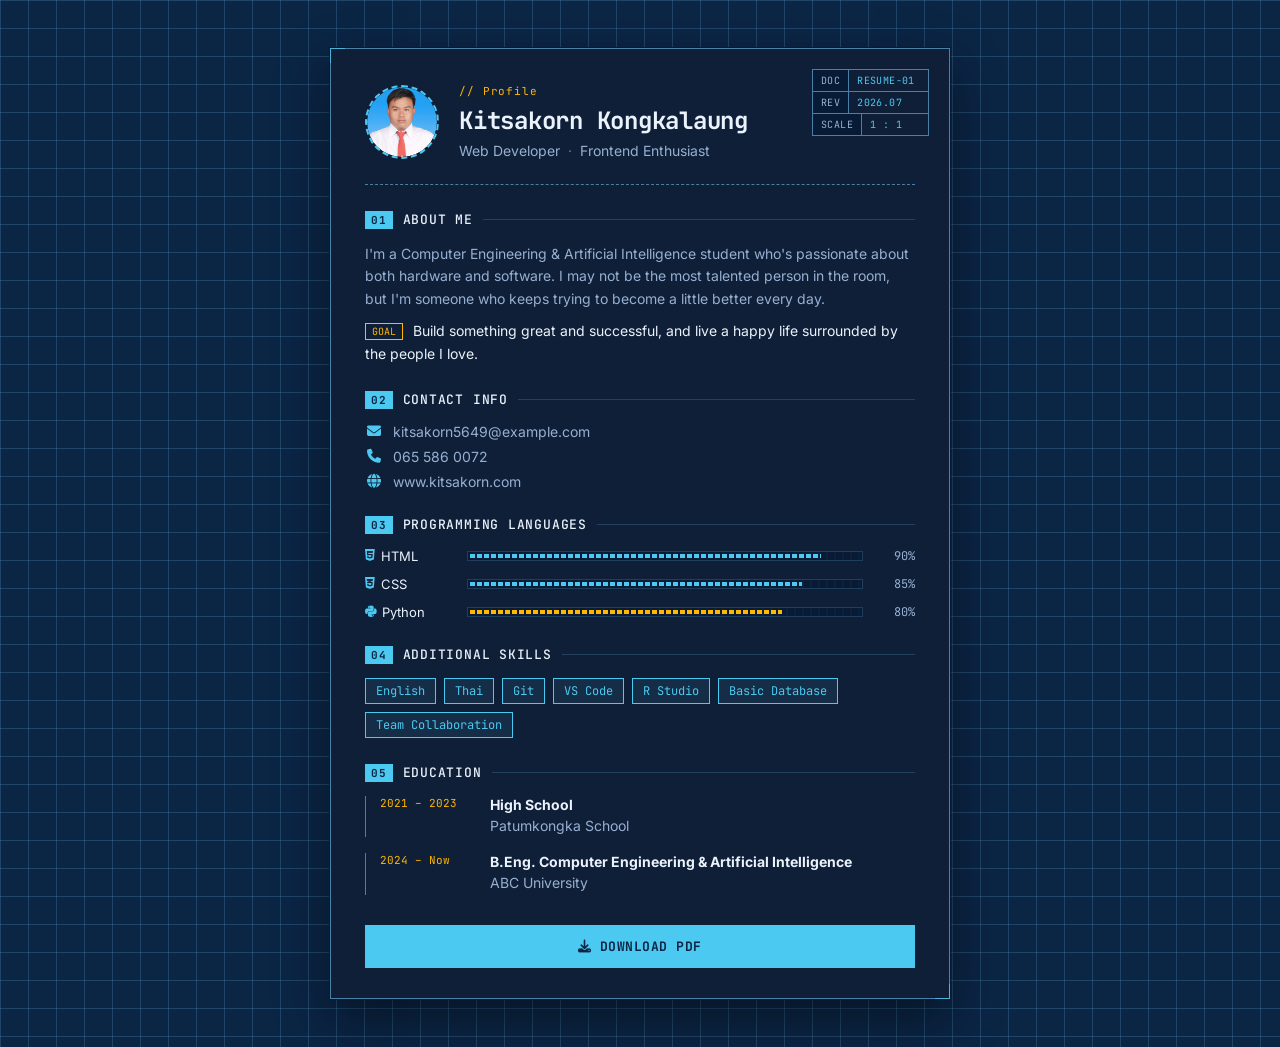
==== index.html @ 6e2e7b36 "Add files via upload" ====
<!DOCTYPE html>
<html lang="en">
  <head>
    <meta charset="UTF-8" />
    <meta name="viewport" content="width=device-width, initial-scale=1.0" />
    <title>Kitsakorn Kongkalaung — Resume</title>
    <meta
      name="description"
      content="Resume of Kitsakorn Kongkalaung — Computer Engineering & AI student, web developer and frontend enthusiast."
    />

    <!-- Open Graph / social preview -->
    <meta property="og:type" content="profile" />
    <meta property="og:title" content="Kitsakorn Kongkalaung — Resume" />
    <meta
      property="og:description"
      content="Computer Engineering & AI student, web developer and frontend enthusiast."
    />
    <meta name="twitter:card" content="summary" />

    <link rel="icon" type="image/svg+xml" href="favicon.svg" />
    <link rel="stylesheet" href="style.css" />
    <link rel="preconnect" href="https://fonts.googleapis.com" />
    <link rel="preconnect" href="https://fonts.gstatic.com" crossorigin />
    <link
      href="https://fonts.googleapis.com/css2?family=JetBrains+Mono:wght@400;500;700&family=Inter:wght@300;400;500;600;700&display=swap"
      rel="stylesheet"
    />
    <link
      rel="stylesheet"
      href="https://cdnjs.cloudflare.com/ajax/libs/font-awesome/6.7.2/css/all.min.css"
      integrity="sha512-Evv84Mr4kqVGRNSgIGL/F/aIDqQb7xQ2vcrdIwxfjThSH8CSR7PBEakCr51Ck+w+/U6swU2Im1vVX0SVk9ABhg=="
      crossorigin="anonymous"
      referrerpolicy="no-referrer"
    />
  </head>
  <body>
    <div class="sheet">
      <!-- Title block: signature element, styled after an engineering drawing stamp -->
      <div class="title-block">
        <div class="tb-row">
          <span class="tb-label">DOC</span>
          <span class="tb-value">RESUME‑01</span>
        </div>
        <div class="tb-row">
          <span class="tb-label">REV</span>
          <span class="tb-value">2026.07</span>
        </div>
        <div class="tb-row">
          <span class="tb-label">SCALE</span>
          <span class="tb-value">1 : 1</span>
        </div>
      </div>

      <header class="sheet-header">
        <div class="avatar">
          <img src="profile.jpg" alt="Kitsakorn Kongkalaung" />
        </div>
        <div class="heading">
          <p class="eyebrow">// Profile</p>
          <h1>Kitsakorn Kongkalaung</h1>
          <p class="role">Web Developer <span class="dot">·</span> Frontend Enthusiast</p>
        </div>
      </header>

      <section class="block about">
        <h2><span class="idx">01</span>About Me</h2>
        <p>
          I'm a Computer Engineering &amp; Artificial Intelligence student who's
          passionate about both hardware and software. I may not be the most
          talented person in the room, but I'm someone who keeps trying to
          become a little better every day.
        </p>
        <p class="goal">
          <span class="tag-label">GOAL</span> Build something great and
          successful, and live a happy life surrounded by the people I love.
        </p>
      </section>

      <section class="block contact">
        <h2><span class="idx">02</span>Contact Info</h2>
        <ul class="contact-list">
          <li><i class="fa-solid fa-envelope"></i><span>kitsakorn5649@example.com</span></li>
          <li><i class="fa-solid fa-phone"></i><span>065&nbsp;586&nbsp;0072</span></li>
          <li><i class="fa-solid fa-globe"></i><span>www.kitsakorn.com</span></li>
        </ul>
      </section>

      <section class="block languages">
        <h2><span class="idx">03</span>Programming Languages</h2>

        <div class="meter">
          <div class="meter-label"><i class="fa-brands fa-html5"></i> HTML</div>
          <div class="meter-track" style="--pct: 90%">
            <div class="meter-fill html"></div>
          </div>
          <span class="meter-pct">90%</span>
        </div>

        <div class="meter">
          <div class="meter-label"><i class="fa-brands fa-css3-alt"></i> CSS</div>
          <div class="meter-track" style="--pct: 85%">
            <div class="meter-fill css"></div>
          </div>
          <span class="meter-pct">85%</span>
        </div>

        <div class="meter">
          <div class="meter-label"><i class="fa-brands fa-python"></i> Python</div>
          <div class="meter-track" style="--pct: 80%">
            <div class="meter-fill python"></div>
          </div>
          <span class="meter-pct">80%</span>
        </div>
      </section>

      <section class="block skills">
        <h2><span class="idx">04</span>Additional Skills</h2>
        <div class="skills-tags">
          <span>English</span>
          <span>Thai</span>
          <span>Git</span>
          <span>VS Code</span>
          <span>R Studio</span>
          <span>Basic Database</span>
          <span>Team Collaboration</span>
        </div>
      </section>

      <section class="block education">
        <h2><span class="idx">05</span>Education</h2>
        <div class="timeline">
          <div class="timeline-item">
            <span class="timeline-date">2021 – 2023</span>
            <div>
              <strong>High School</strong>
              <p>Patumkongka School</p>
            </div>
          </div>
          <div class="timeline-item">
            <span class="timeline-date">2024 – Now</span>
            <div>
              <strong>B.Eng. Computer Engineering &amp; Artificial Intelligence</strong>
              <p>ABC University</p>
            </div>
          </div>
        </div>
      </section>

      <button onclick="window.print()">
        <i class="fa-solid fa-download"></i> Download PDF
      </button>
    </div>
  </body>
</html>
---- style.css ----
/* ============================================
   Token system — "Engineering Blueprint"
   ============================================ */
:root {
  --ink: #0b2545;         /* page background */
  --ink-deep: #081b36;    /* darker grid lines / shadows */
  --line: #4a7fa7;        /* blueprint grid + rule lines */
  --line-soft: rgba(74, 127, 167, 0.35);
  --paper: #101f38;       /* sheet panel background */
  --cyan: #4cc9f0;        /* primary accent */
  --amber: #ffb703;       /* secondary accent / LED */
  --text: #eaf2fb;        /* primary text */
  --text-dim: #96b0d1;    /* secondary text */

  --font-mono: "JetBrains Mono", "SFMono-Regular", monospace;
  --font-body: "Inter", sans-serif;
}

* {
  box-sizing: border-box;
}

body {
  font-family: var(--font-body);
  background-color: var(--ink);
  background-image:
    linear-gradient(var(--line-soft) 1px, transparent 1px),
    linear-gradient(90deg, var(--line-soft) 1px, transparent 1px);
  background-size: 28px 28px;
  color: var(--text);
  display: flex;
  justify-content: center;
  align-items: flex-start;
  min-height: 100vh;
  margin: 0;
  padding: 48px 20px;
}

/* ============================================
   Sheet — the resume "drawing"
   ============================================ */
.sheet {
  position: relative;
  background: var(--paper);
  width: 100%;
  max-width: 620px;
  padding: 34px 34px 30px;
  border: 1px solid var(--line);
  box-shadow: 0 0 0 1px var(--ink-deep), 0 20px 50px rgba(0, 0, 0, 0.45);
}

/* Corner tick marks, like a drafting sheet */
.sheet::before,
.sheet::after {
  content: "";
  position: absolute;
  width: 14px;
  height: 14px;
  border: 1px solid var(--cyan);
  opacity: 0.7;
}
.sheet::before {
  top: -1px;
  left: -1px;
  border-right: none;
  border-bottom: none;
}
.sheet::after {
  bottom: -1px;
  right: -1px;
  border-left: none;
  border-top: none;
}

/* ============================================
   Title block — signature element
   ============================================ */
.title-block {
  position: absolute;
  top: 20px;
  right: 20px;
  display: flex;
  flex-direction: column;
  border: 1px solid var(--line);
  font-family: var(--font-mono);
  font-size: 10px;
  letter-spacing: 0.04em;
  text-transform: uppercase;
}

.tb-row {
  display: flex;
}

.tb-row + .tb-row {
  border-top: 1px solid var(--line);
}

.tb-label {
  padding: 4px 8px;
  color: var(--text-dim);
  border-right: 1px solid var(--line);
  background: var(--ink-deep);
}

.tb-value {
  padding: 4px 8px;
  color: var(--cyan);
  min-width: 66px;
}

/* ============================================
   Header
   ============================================ */
.sheet-header {
  display: flex;
  align-items: center;
  gap: 20px;
  padding-bottom: 22px;
  margin-bottom: 26px;
  border-bottom: 1px dashed var(--line);
}

.avatar {
  flex: none;
  width: 74px;
  height: 74px;
  border-radius: 50%;
  border: 2px dashed var(--cyan);
  display: flex;
  align-items: center;
  justify-content: center;
  overflow: hidden;
  font-family: var(--font-mono);
  font-weight: 700;
  font-size: 20px;
  color: var(--cyan);
}

.avatar img {
  width: 100%;
  height: 100%;
  object-fit: cover;
  border-radius: 50%;
}

.eyebrow {
  margin: 0 0 4px;
  font-family: var(--font-mono);
  font-size: 11px;
  letter-spacing: 0.08em;
  color: var(--amber);
}

h1 {
  margin: 0 0 4px;
  font-family: var(--font-mono);
  font-size: 24px;
  font-weight: 700;
  color: var(--text);
  letter-spacing: -0.01em;
}

.role {
  margin: 0;
  font-size: 14px;
  color: var(--text-dim);
}

.role .dot {
  color: var(--line);
  margin: 0 4px;
}

/* ============================================
   Section headers — drawing labels
   ============================================ */
.block {
  margin-bottom: 26px;
}

.block:last-of-type {
  margin-bottom: 0;
}

h2 {
  display: flex;
  align-items: center;
  gap: 10px;
  margin: 0 0 14px;
  font-family: var(--font-mono);
  font-size: 13px;
  font-weight: 500;
  letter-spacing: 0.06em;
  text-transform: uppercase;
  color: var(--text);
}

h2::after {
  content: "";
  flex: 1;
  height: 1px;
  background: var(--line-soft);
}

.idx {
  color: var(--ink);
  background: var(--cyan);
  font-weight: 700;
  font-size: 11px;
  padding: 2px 6px;
}

p {
  margin: 0 0 10px;
  font-size: 14px;
  line-height: 1.6;
  color: var(--text-dim);
}

.about p:last-child {
  margin-bottom: 0;
}

.goal {
  color: var(--text);
}

.tag-label {
  font-family: var(--font-mono);
  font-size: 10px;
  color: var(--amber);
  border: 1px solid var(--amber);
  padding: 1px 6px;
  margin-right: 6px;
  vertical-align: middle;
}

/* ============================================
   Contact
   ============================================ */
.contact-list {
  list-style: none;
  margin: 0;
  padding: 0;
  display: flex;
  flex-direction: column;
  gap: 8px;
}

.contact-list li {
  display: flex;
  align-items: center;
  gap: 10px;
  font-size: 14px;
  color: var(--text-dim);
}

.contact-list i {
  width: 18px;
  color: var(--cyan);
  text-align: center;
}

/* ============================================
   Language meters — segmented "voltmeter" bars
   ============================================ */
.meter {
  display: grid;
  grid-template-columns: 90px 1fr 40px;
  align-items: center;
  gap: 12px;
  margin-bottom: 12px;
}

.meter:last-child {
  margin-bottom: 0;
}

.meter-label {
  font-size: 13px;
  color: var(--text);
  display: flex;
  align-items: center;
  gap: 6px;
  white-space: nowrap;
}

.meter-label i {
  color: var(--cyan);
}

.meter-track {
  height: 10px;
  background:
    repeating-linear-gradient(
      90deg,
      var(--ink-deep) 0,
      var(--ink-deep) 6px,
      var(--paper) 6px,
      var(--paper) 8px
    );
  border: 1px solid var(--line-soft);
  padding: 2px;
}

.meter-fill {
  height: 100%;
  width: var(--pct);
  background: repeating-linear-gradient(
    90deg,
    var(--cyan) 0,
    var(--cyan) 5px,
    transparent 5px,
    transparent 7px
  );
}

.meter-fill.python {
  background: repeating-linear-gradient(
    90deg,
    var(--amber) 0,
    var(--amber) 5px,
    transparent 5px,
    transparent 7px
  );
}

.meter-pct {
  font-family: var(--font-mono);
  font-size: 12px;
  color: var(--text-dim);
  text-align: right;
}

/* ============================================
   Skill tags — PCB-style chips
   ============================================ */
.skills-tags {
  display: flex;
  flex-wrap: wrap;
  gap: 8px;
}

.skills-tags span {
  font-family: var(--font-mono);
  font-size: 12px;
  color: var(--cyan);
  border: 1px solid var(--cyan);
  padding: 4px 10px;
  background: rgba(76, 201, 240, 0.08);
}

/* ============================================
   Education timeline
   ============================================ */
.timeline {
  display: flex;
  flex-direction: column;
  gap: 16px;
}

.timeline-item {
  display: grid;
  grid-template-columns: 96px 1fr;
  gap: 14px;
  padding-left: 14px;
  border-left: 1px solid var(--line);
}

.timeline-date {
  font-family: var(--font-mono);
  font-size: 11px;
  color: var(--amber);
}

.timeline-item strong {
  display: block;
  font-size: 14px;
  color: var(--text);
  margin-bottom: 2px;
}

.timeline-item p {
  margin: 0;
}

/* ============================================
   Button
   ============================================ */
button {
  display: flex;
  align-items: center;
  justify-content: center;
  gap: 8px;
  width: 100%;
  padding: 13px;
  margin-top: 30px;
  background: var(--cyan);
  color: var(--ink);
  border: none;
  font-family: var(--font-mono);
  font-size: 13px;
  font-weight: 700;
  letter-spacing: 0.04em;
  text-transform: uppercase;
  cursor: pointer;
  transition: background 0.2s ease, transform 0.1s ease;
}

button:hover {
  background: var(--amber);
}

button:active {
  transform: translateY(1px);
}

button:focus-visible {
  outline: 2px solid var(--text);
  outline-offset: 2px;
}

/* ============================================
   Responsive
   ============================================ */
@media (max-width: 480px) {
  .sheet {
    padding: 26px 20px 22px;
  }

  .title-block {
    position: static;
    margin-bottom: 18px;
    align-self: flex-start;
  }

  .sheet-header {
    flex-wrap: wrap;
  }

  .meter {
    grid-template-columns: 76px 1fr 34px;
    gap: 8px;
  }
}

/* ============================================
   Reduced motion
   ============================================ */
@media (prefers-reduced-motion: reduce) {
  button {
    transition: none;
  }
}

/* ============================================
   Print layout
   ============================================ */
@media print {
  body {
    background: white;
    padding: 0;
  }

  .sheet {
    box-shadow: none;
    border-color: #999;
  }

  button {
    display: none;
  }
}
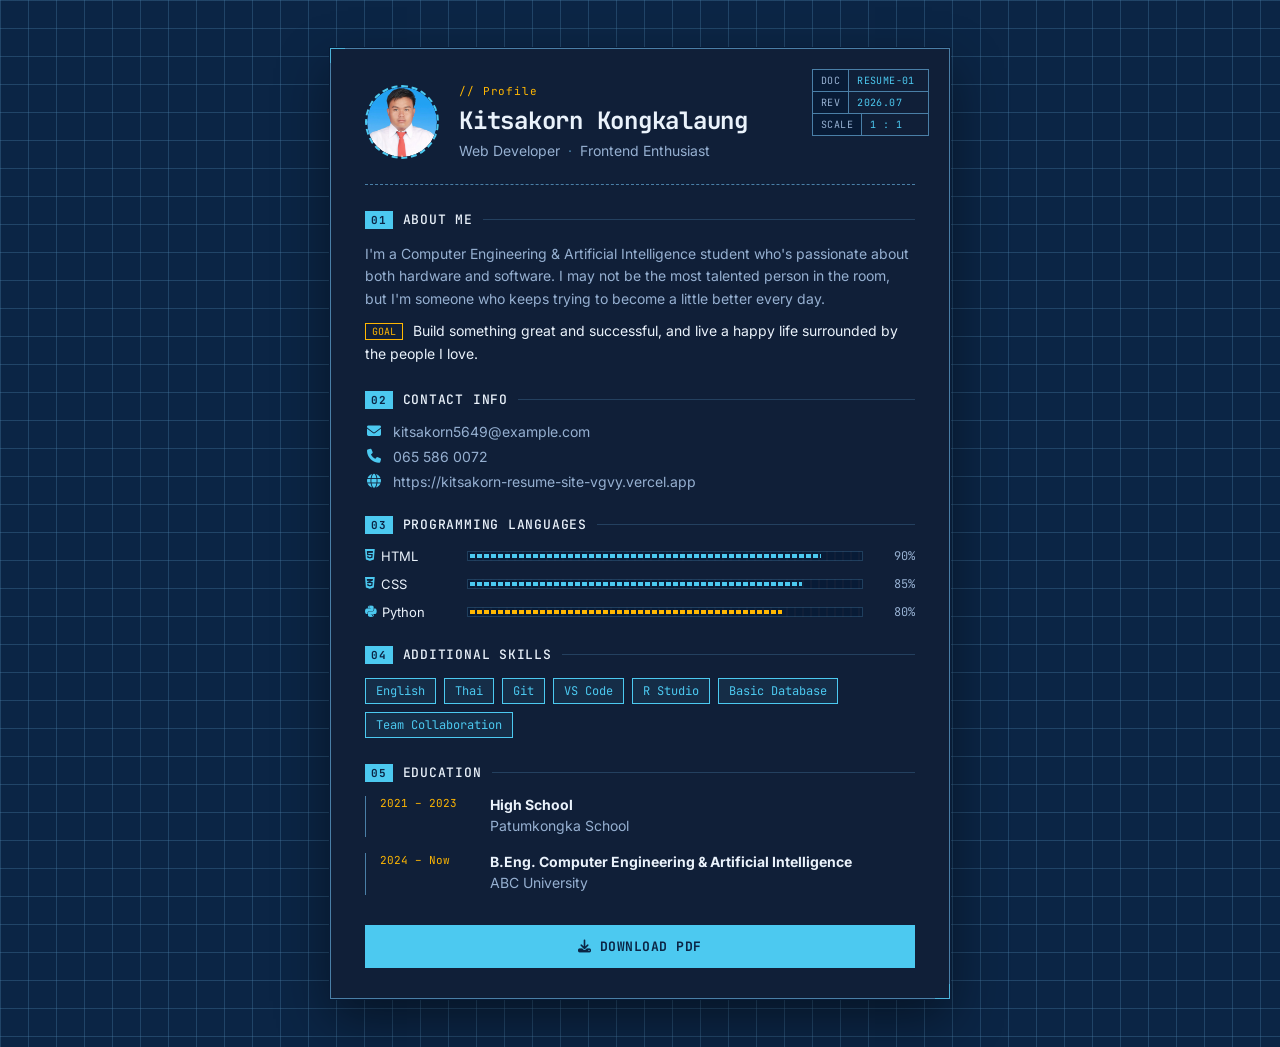
==== commit 68696703: "อธิบายว่าแก้อะไร" ====
--- a/index.html
+++ b/index.html
@@ -1,155 +1,155 @@
-<!DOCTYPE html>
-<html lang="en">
-  <head>
-    <meta charset="UTF-8" />
-    <meta name="viewport" content="width=device-width, initial-scale=1.0" />
-    <title>Kitsakorn Kongkalaung — Resume</title>
-    <meta
-      name="description"
-      content="Resume of Kitsakorn Kongkalaung — Computer Engineering & AI student, web developer and frontend enthusiast."
-    />
-
-    <!-- Open Graph / social preview -->
-    <meta property="og:type" content="profile" />
-    <meta property="og:title" content="Kitsakorn Kongkalaung — Resume" />
-    <meta
-      property="og:description"
-      content="Computer Engineering & AI student, web developer and frontend enthusiast."
-    />
-    <meta name="twitter:card" content="summary" />
-
-    <link rel="icon" type="image/svg+xml" href="favicon.svg" />
-    <link rel="stylesheet" href="style.css" />
-    <link rel="preconnect" href="https://fonts.googleapis.com" />
-    <link rel="preconnect" href="https://fonts.gstatic.com" crossorigin />
-    <link
-      href="https://fonts.googleapis.com/css2?family=JetBrains+Mono:wght@400;500;700&family=Inter:wght@300;400;500;600;700&display=swap"
-      rel="stylesheet"
-    />
-    <link
-      rel="stylesheet"
-      href="https://cdnjs.cloudflare.com/ajax/libs/font-awesome/6.7.2/css/all.min.css"
-      integrity="sha512-Evv84Mr4kqVGRNSgIGL/F/aIDqQb7xQ2vcrdIwxfjThSH8CSR7PBEakCr51Ck+w+/U6swU2Im1vVX0SVk9ABhg=="
-      crossorigin="anonymous"
-      referrerpolicy="no-referrer"
-    />
-  </head>
-  <body>
-    <div class="sheet">
-      <!-- Title block: signature element, styled after an engineering drawing stamp -->
-      <div class="title-block">
-        <div class="tb-row">
-          <span class="tb-label">DOC</span>
-          <span class="tb-value">RESUME‑01</span>
-        </div>
-        <div class="tb-row">
-          <span class="tb-label">REV</span>
-          <span class="tb-value">2026.07</span>
-        </div>
-        <div class="tb-row">
-          <span class="tb-label">SCALE</span>
-          <span class="tb-value">1 : 1</span>
-        </div>
-      </div>
-
-      <header class="sheet-header">
-        <div class="avatar">
-          <img src="profile.jpg" alt="Kitsakorn Kongkalaung" />
-        </div>
-        <div class="heading">
-          <p class="eyebrow">// Profile</p>
-          <h1>Kitsakorn Kongkalaung</h1>
-          <p class="role">Web Developer <span class="dot">·</span> Frontend Enthusiast</p>
-        </div>
-      </header>
-
-      <section class="block about">
-        <h2><span class="idx">01</span>About Me</h2>
-        <p>
-          I'm a Computer Engineering &amp; Artificial Intelligence student who's
-          passionate about both hardware and software. I may not be the most
-          talented person in the room, but I'm someone who keeps trying to
-          become a little better every day.
-        </p>
-        <p class="goal">
-          <span class="tag-label">GOAL</span> Build something great and
-          successful, and live a happy life surrounded by the people I love.
-        </p>
-      </section>
-
-      <section class="block contact">
-        <h2><span class="idx">02</span>Contact Info</h2>
-        <ul class="contact-list">
-          <li><i class="fa-solid fa-envelope"></i><span>kitsakorn5649@example.com</span></li>
-          <li><i class="fa-solid fa-phone"></i><span>065&nbsp;586&nbsp;0072</span></li>
-          <li><i class="fa-solid fa-globe"></i><span>www.kitsakorn.com</span></li>
-        </ul>
-      </section>
-
-      <section class="block languages">
-        <h2><span class="idx">03</span>Programming Languages</h2>
-
-        <div class="meter">
-          <div class="meter-label"><i class="fa-brands fa-html5"></i> HTML</div>
-          <div class="meter-track" style="--pct: 90%">
-            <div class="meter-fill html"></div>
-          </div>
-          <span class="meter-pct">90%</span>
-        </div>
-
-        <div class="meter">
-          <div class="meter-label"><i class="fa-brands fa-css3-alt"></i> CSS</div>
-          <div class="meter-track" style="--pct: 85%">
-            <div class="meter-fill css"></div>
-          </div>
-          <span class="meter-pct">85%</span>
-        </div>
-
-        <div class="meter">
-          <div class="meter-label"><i class="fa-brands fa-python"></i> Python</div>
-          <div class="meter-track" style="--pct: 80%">
-            <div class="meter-fill python"></div>
-          </div>
-          <span class="meter-pct">80%</span>
-        </div>
-      </section>
-
-      <section class="block skills">
-        <h2><span class="idx">04</span>Additional Skills</h2>
-        <div class="skills-tags">
-          <span>English</span>
-          <span>Thai</span>
-          <span>Git</span>
-          <span>VS Code</span>
-          <span>R Studio</span>
-          <span>Basic Database</span>
-          <span>Team Collaboration</span>
-        </div>
-      </section>
-
-      <section class="block education">
-        <h2><span class="idx">05</span>Education</h2>
-        <div class="timeline">
-          <div class="timeline-item">
-            <span class="timeline-date">2021 – 2023</span>
-            <div>
-              <strong>High School</strong>
-              <p>Patumkongka School</p>
-            </div>
-          </div>
-          <div class="timeline-item">
-            <span class="timeline-date">2024 – Now</span>
-            <div>
-              <strong>B.Eng. Computer Engineering &amp; Artificial Intelligence</strong>
-              <p>ABC University</p>
-            </div>
-          </div>
-        </div>
-      </section>
-
-      <button onclick="window.print()">
-        <i class="fa-solid fa-download"></i> Download PDF
-      </button>
-    </div>
-  </body>
+<!DOCTYPE html>
+<html lang="en">
+  <head>
+    <meta charset="UTF-8" />
+    <meta name="viewport" content="width=device-width, initial-scale=1.0" />
+    <title>Kitsakorn Kongkalaung — Resume</title>
+    <meta
+      name="description"
+      content="Resume of Kitsakorn Kongkalaung — Computer Engineering & AI student, web developer and frontend enthusiast."
+    />
+
+    <!-- Open Graph / social preview -->
+    <meta property="og:type" content="profile" />
+    <meta property="og:title" content="Kitsakorn Kongkalaung — Resume" />
+    <meta
+      property="og:description"
+      content="Computer Engineering & AI student, web developer and frontend enthusiast."
+    />
+    <meta name="twitter:card" content="summary" />
+
+    <link rel="icon" type="image/svg+xml" href="favicon.svg" />
+    <link rel="stylesheet" href="style.css" />
+    <link rel="preconnect" href="https://fonts.googleapis.com" />
+    <link rel="preconnect" href="https://fonts.gstatic.com" crossorigin />
+    <link
+      href="https://fonts.googleapis.com/css2?family=JetBrains+Mono:wght@400;500;700&family=Inter:wght@300;400;500;600;700&display=swap"
+      rel="stylesheet"
+    />
+    <link
+      rel="stylesheet"
+      href="https://cdnjs.cloudflare.com/ajax/libs/font-awesome/6.7.2/css/all.min.css"
+      integrity="sha512-Evv84Mr4kqVGRNSgIGL/F/aIDqQb7xQ2vcrdIwxfjThSH8CSR7PBEakCr51Ck+w+/U6swU2Im1vVX0SVk9ABhg=="
+      crossorigin="anonymous"
+      referrerpolicy="no-referrer"
+    />
+  </head>
+  <body>
+    <div class="sheet">
+      <!-- Title block: signature element, styled after an engineering drawing stamp -->
+      <div class="title-block">
+        <div class="tb-row">
+          <span class="tb-label">DOC</span>
+          <span class="tb-value">RESUME‑01</span>
+        </div>
+        <div class="tb-row">
+          <span class="tb-label">REV</span>
+          <span class="tb-value">2026.07</span>
+        </div>
+        <div class="tb-row">
+          <span class="tb-label">SCALE</span>
+          <span class="tb-value">1 : 1</span>
+        </div>
+      </div>
+
+      <header class="sheet-header">
+        <div class="avatar">
+          <img src="profile.jpg" alt="Kitsakorn Kongkalaung" />
+        </div>
+        <div class="heading">
+          <p class="eyebrow">// Profile</p>
+          <h1>Kitsakorn Kongkalaung</h1>
+          <p class="role">Web Developer <span class="dot">·</span> Frontend Enthusiast</p>
+        </div>
+      </header>
+
+      <section class="block about">
+        <h2><span class="idx">01</span>About Me</h2>
+        <p>
+          I'm a Computer Engineering &amp; Artificial Intelligence student who's
+          passionate about both hardware and software. I may not be the most
+          talented person in the room, but I'm someone who keeps trying to
+          become a little better every day.
+        </p>
+        <p class="goal">
+          <span class="tag-label">GOAL</span> Build something great and
+          successful, and live a happy life surrounded by the people I love.
+        </p>
+      </section>
+
+      <section class="block contact">
+        <h2><span class="idx">02</span>Contact Info</h2>
+        <ul class="contact-list">
+          <li><i class="fa-solid fa-envelope"></i><span>kitsakorn5649@example.com</span></li>
+          <li><i class="fa-solid fa-phone"></i><span>065&nbsp;586&nbsp;0072</span></li>
+          <li><i class="fa-solid fa-globe"></i><span>https://kitsakorn-resume-site-vgvy.vercel.app</span></li>
+        </ul>
+      </section>
+
+      <section class="block languages">
+        <h2><span class="idx">03</span>Programming Languages</h2>
+
+        <div class="meter">
+          <div class="meter-label"><i class="fa-brands fa-html5"></i> HTML</div>
+          <div class="meter-track" style="--pct: 90%">
+            <div class="meter-fill html"></div>
+          </div>
+          <span class="meter-pct">90%</span>
+        </div>
+
+        <div class="meter">
+          <div class="meter-label"><i class="fa-brands fa-css3-alt"></i> CSS</div>
+          <div class="meter-track" style="--pct: 85%">
+            <div class="meter-fill css"></div>
+          </div>
+          <span class="meter-pct">85%</span>
+        </div>
+
+        <div class="meter">
+          <div class="meter-label"><i class="fa-brands fa-python"></i> Python</div>
+          <div class="meter-track" style="--pct: 80%">
+            <div class="meter-fill python"></div>
+          </div>
+          <span class="meter-pct">80%</span>
+        </div>
+      </section>
+
+      <section class="block skills">
+        <h2><span class="idx">04</span>Additional Skills</h2>
+        <div class="skills-tags">
+          <span>English</span>
+          <span>Thai</span>
+          <span>Git</span>
+          <span>VS Code</span>
+          <span>R Studio</span>
+          <span>Basic Database</span>
+          <span>Team Collaboration</span>
+        </div>
+      </section>
+
+      <section class="block education">
+        <h2><span class="idx">05</span>Education</h2>
+        <div class="timeline">
+          <div class="timeline-item">
+            <span class="timeline-date">2021 – 2023</span>
+            <div>
+              <strong>High School</strong>
+              <p>Patumkongka School</p>
+            </div>
+          </div>
+          <div class="timeline-item">
+            <span class="timeline-date">2024 – Now</span>
+            <div>
+              <strong>B.Eng. Computer Engineering &amp; Artificial Intelligence</strong>
+              <p>ABC University</p>
+            </div>
+          </div>
+        </div>
+      </section>
+
+      <button onclick="window.print()">
+        <i class="fa-solid fa-download"></i> Download PDF
+      </button>
+    </div>
+  </body>
 </html>
